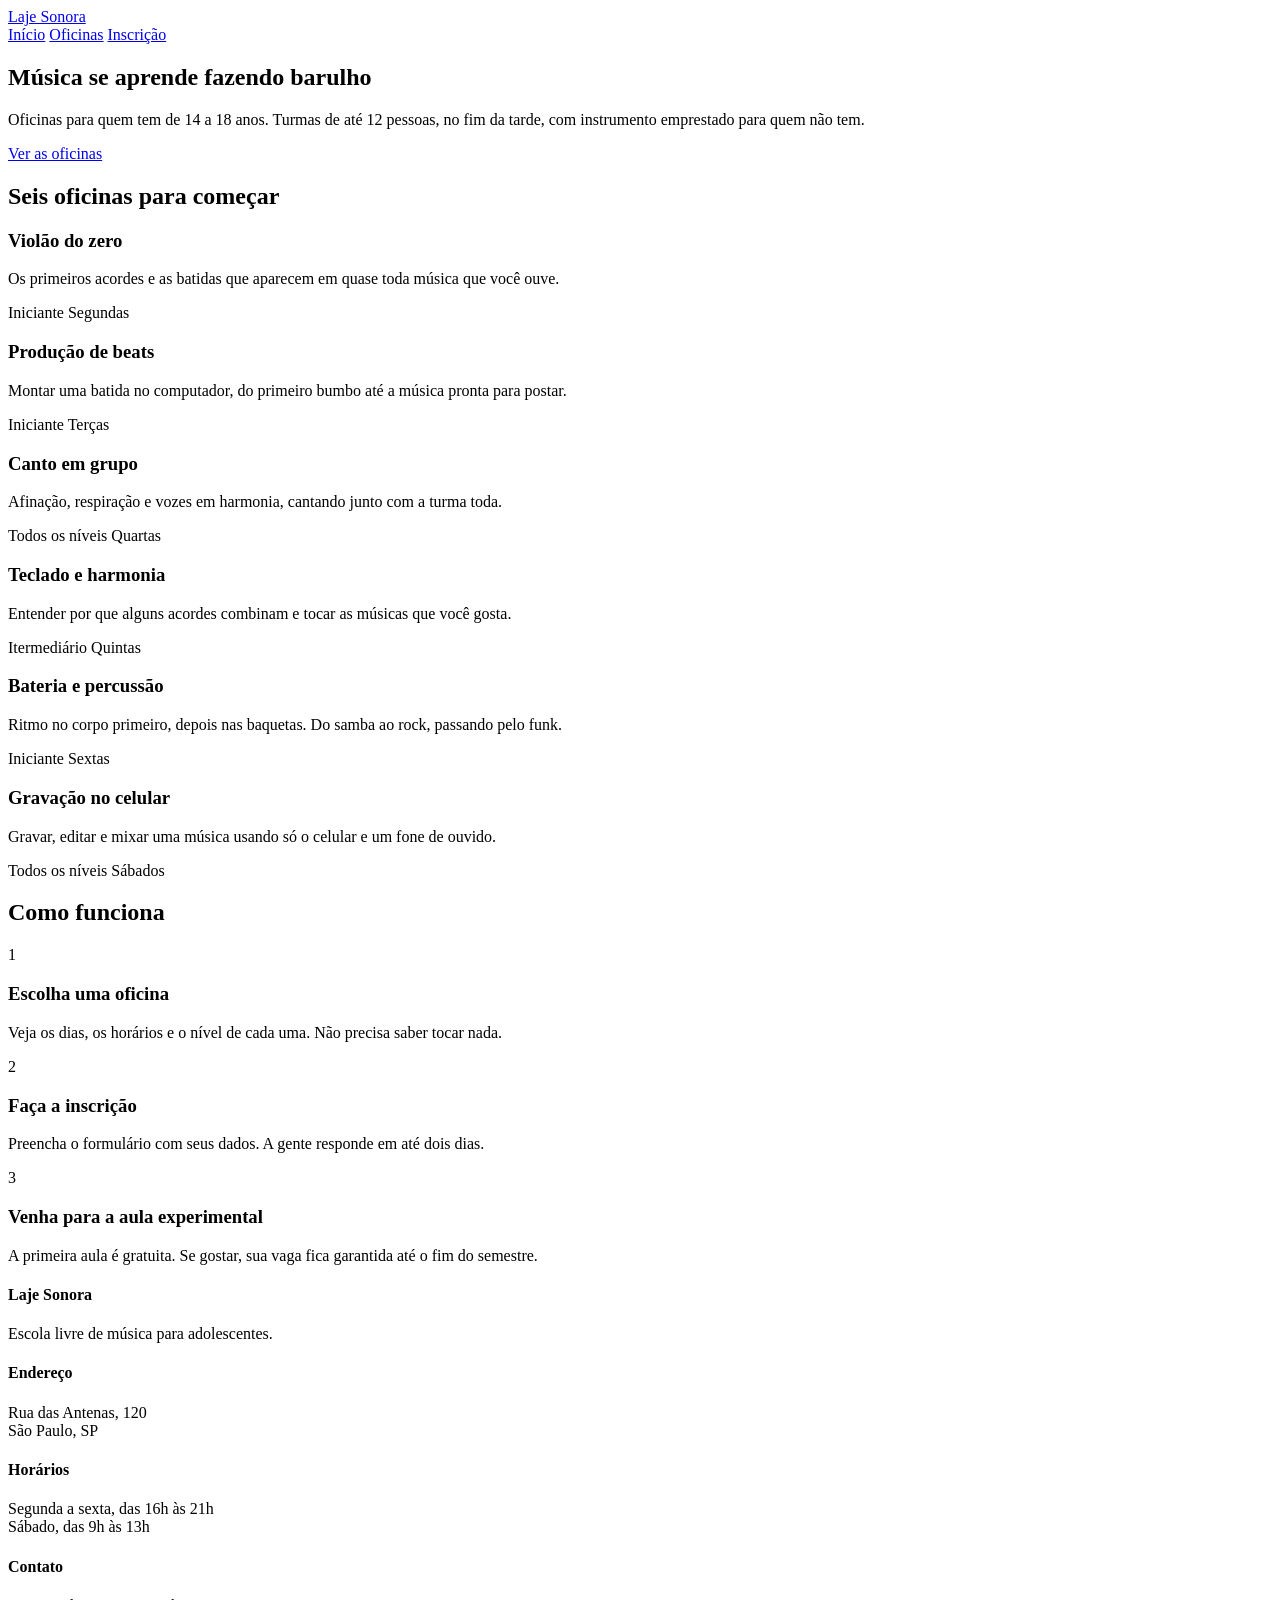
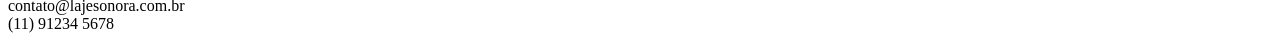
==== index.html @ e187b12a "Initial commit" ====
<!DOCTYPE html>
<html lang="pt-BR">
<head>
    <meta charset="UTF-8">
    <meta name="viewport" content="width=device-width, initial-scale=1.0">
    <link rel="stylesheet" href="index.css">
    <title>Laje Sonora | início</title>
    <link rel="preconnect" href="https://fonts.googleapis.com">
<link rel="preconnect" href="https://fonts.gstatic.com" crossorigin>
<link href="https://fonts.googleapis.com/css2?family=Archivo:ital,wght@0,100..900;1,100..900&family=Big+Shoulders:opsz,wght@10..72,100..900&display=swap" rel="stylesheet">
</head>
<body>
    <header class="conteudo topo">
        <a href="index.html" class="logo">Laje Sonora</a>
        <nav class="menu">
            <a class="atual" href="index.html">Início</a>
            <a href="oficinas.html">Oficinas</a>
            <a href="inscricao.html">Inscrição</a>
        </nav>
        <main>
            <section class="conteudo cartazes">
                <div class="cartaz cartaz-principal">
                    <h1>Música se aprende fazendo barulho</h1>
                </div>
                <div class="cartaz cartaz-lateral">
                    <p>Oficinas para quem tem de 14 a 18 anos. Turmas de até 12 pessoas, no fim da tarde, com instrumento emprestado para quem não tem.</p>
                    <a href="oficinas.html" class="botao">
                        <p>Ver as oficinas</p>
                    </a>
                </div>
            </section>
            <section class="conteudo secao">
                <h2 class="titulo-secao">Seis oficinas para começar</h2>
                <div class="cards">
                    <article class="card">
                        <div class="foto-azul"></div>
                        <div class="card-texto">
                            <h3>Violão do zero</h3>
                            <p>Os primeiros acordes e as batidas que aparecem em quase toda música que você ouve.</p>
                            <div class="card-info">
                                <span>Iniciante</span>
                                <span>Segundas</span>
                            </div>
                        </div>
                    </article>
                    <article class="card">
                        <div class="foto-amarela"></div>
                        <div class="card-texto">
                            <h3>Produção de beats</h3>
                            <p>Montar uma batida no computador, do primeiro bumbo até a música pronta para postar.</p>
                            <div class="card-info">
                                <span>Iniciante</span>
                                <span>Terças</span>
                            </div>
                            
                        </div>
                    </article>
                    <article class="card">
                        <div class="foto-tinta"></div>
                        <div class="card-texto">
                            <h3>Canto em grupo</h3>
                            <p>Afinação, respiração e vozes em harmonia, cantando junto com a turma toda.</p>
                            <div class="card-info">
                                <span>Todos os níveis</span>
                                <span>Quartas</span>
                            </div>
                            
                        </div>
                    </article>
                    <article class="card">
                        <div class="foto"></div>
                        <div class="card-texto">
                            <h3>Teclado e harmonia</h3>
                            <p>Entender por que alguns acordes combinam e tocar as músicas que você gosta.</p>
                            <div class="card-info">
                                <span>Itermediário</span>
                                <span>Quintas</span>
                            </div>
                            
                        </div>
                    </article>
                    <article class="card">
                        <div class="foto-azul"></div>
                        <div class="card-texto">
                            <h3>Bateria e percussão</h3>
                            <p>Ritmo no corpo primeiro, depois nas baquetas. Do samba ao rock, passando pelo funk.</p>
                            <div class="card-info">
                                <span>Iniciante</span>
                                <span>Sextas</span>
                            </div>
                            
                        </div>
                    </article>
                    <article class="card">
                        <div class="foto-amarela"></div>
                        <div class="card-texto">
                            <h3>Gravação no celular</h3>
                            <p>Gravar, editar e mixar uma música usando só o celular e um fone de ouvido.</p>
                            <div class="card-info">
                                <span>Todos os níveis</span>
                                <span>Sábados</span>
                            </div>
                            
                        </div>
                    </article>
                </div>
            </section>
            <section class="conteudo secao">
                <h2 class="titulo-secao">Como funciona</h2>
                <div class="passos">
                    <div class="passo">
                        <p class="passo-numero">1</p>
                        <h3>Escolha uma oficina</h3>
                        <p>Veja os dias, os horários e o nível de cada uma. Não precisa saber tocar nada.</p>
                    </div>
                    <div class="passo">
                        <p class="passo-numero">2</p>
                        <h3>Faça a inscrição</h3>
                        <p>Preencha o formulário com seus dados. A gente responde em até dois dias.</p>
                    </div>
                    <div class="passo">
                        <p class="passo-numero">3</p>
                        <h3>Venha para a aula experimental</h3>
                        <p>A primeira aula é gratuita. Se gostar, sua vaga fica garantida até o fim do semestre.</p>
                    </div>
                </div>
            </section>
        </main>
        <footer class="rodape">
            <div class="conteudo rodape-colunas">
                <div class="rodape-coluna">
                    <h4>Laje Sonora</h4>
                    <p>Escola livre de música para adolescentes.</p>
                </div>
                <div class="rodape-coluna">
                    <h4>Endereço</h4>
                    <p>Rua das Antenas, 120 <br>São Paulo, SP</p>
                </div>
                <div class="rodape-coluna">
                    <h4>Horários</h4>
                    <p>Segunda a sexta, das 16h às 21h <br>Sábado, das 9h às 13h</p>
                </div>
                <div class="rodape-coluna">
                    <h4>Contato</h4>
                    <p>contato@lajesonora.com.br <br>(11) 91234 5678</p>
                </div>
            </div>
        </footer>
    </header>
</body>
</html>
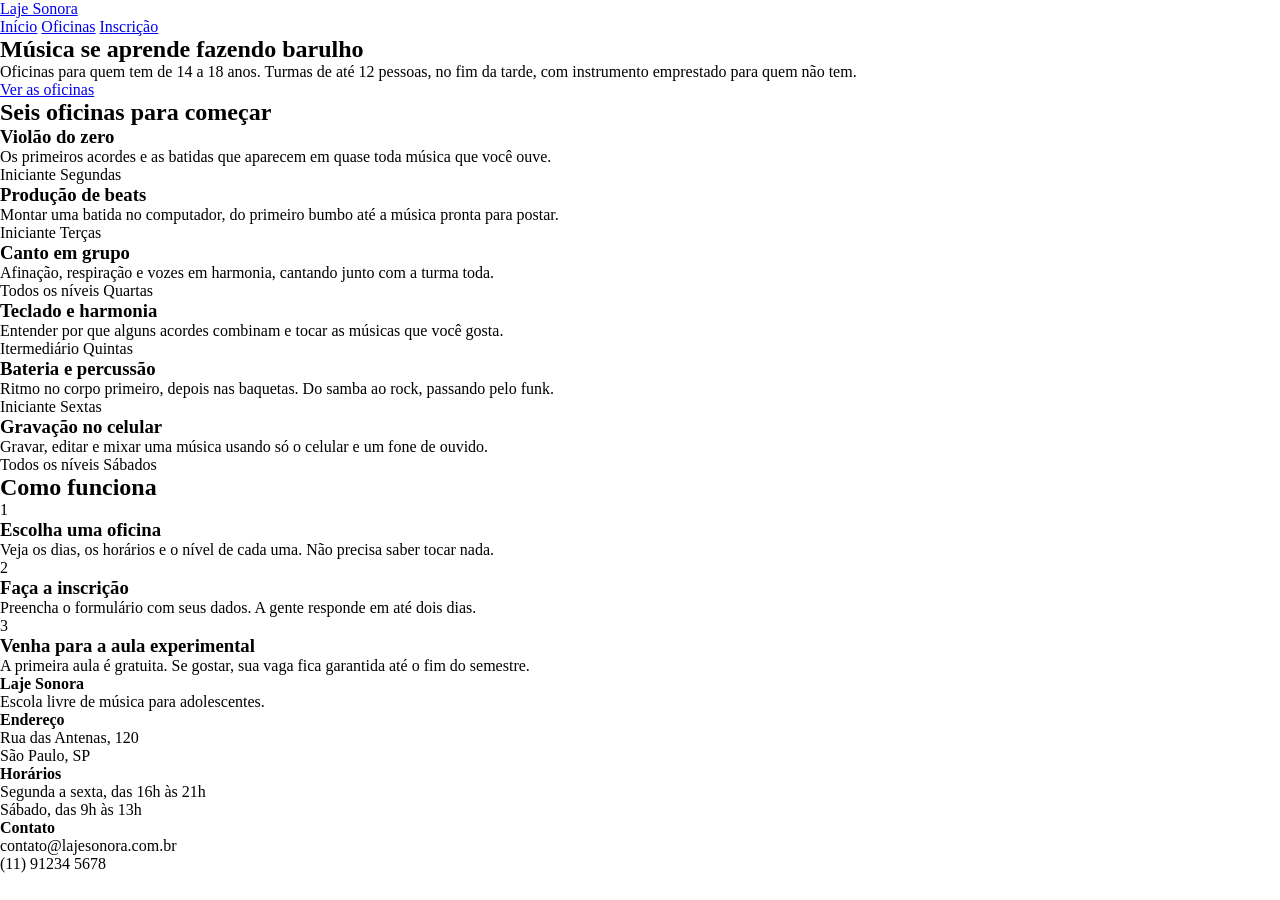
==== commit 8e5073a9: "começo do css" ====
--- a/index.html
+++ b/index.html
@@ -33,7 +33,7 @@
                 <h2 class="titulo-secao">Seis oficinas para começar</h2>
                 <div class="cards">
                     <article class="card">
-                        <div class="foto-azul"></div>
+                        <div class="foto foto-azul"></div>
                         <div class="card-texto">
                             <h3>Violão do zero</h3>
                             <p>Os primeiros acordes e as batidas que aparecem em quase toda música que você ouve.</p>
@@ -44,7 +44,7 @@
                         </div>
                     </article>
                     <article class="card">
-                        <div class="foto-amarela"></div>
+                        <div class="foto foto-amarela"></div>
                         <div class="card-texto">
                             <h3>Produção de beats</h3>
                             <p>Montar uma batida no computador, do primeiro bumbo até a música pronta para postar.</p>
@@ -56,7 +56,7 @@
                         </div>
                     </article>
                     <article class="card">
-                        <div class="foto-tinta"></div>
+                        <div class="foto foto-tinta"></div>
                         <div class="card-texto">
                             <h3>Canto em grupo</h3>
                             <p>Afinação, respiração e vozes em harmonia, cantando junto com a turma toda.</p>
@@ -80,7 +80,7 @@
                         </div>
                     </article>
                     <article class="card">
-                        <div class="foto-azul"></div>
+                        <div class="foto foto-azul"></div>
                         <div class="card-texto">
                             <h3>Bateria e percussão</h3>
                             <p>Ritmo no corpo primeiro, depois nas baquetas. Do samba ao rock, passando pelo funk.</p>
@@ -92,7 +92,7 @@
                         </div>
                     </article>
                     <article class="card">
-                        <div class="foto-amarela"></div>
+                        <div class="foto foto-amarela"></div>
                         <div class="card-texto">
                             <h3>Gravação no celular</h3>
                             <p>Gravar, editar e mixar uma música usando só o celular e um fone de ouvido.</p>
--- a/index.css
+++ b/index.css
@@ -0,0 +1,15 @@
+* {
+    margin: 0;
+    padding: 0;
+    box-sizing: border-box;
+}
+:root{
+    --concreto :#E2DFD8;
+    --concreto-escuro :#CBC7BE;
+    --tinta :#0F1E3D;
+    --caixa-dagua :#1F5FBF;
+    --fita :#F3C623;
+    --branco :#FFFFFF;
+    --fonte-cartaz :"Big Shoulders", "Arial Narrow", sans-serif;
+    --fonte-texto :"Archivo", Arial, sans-serif;
+}
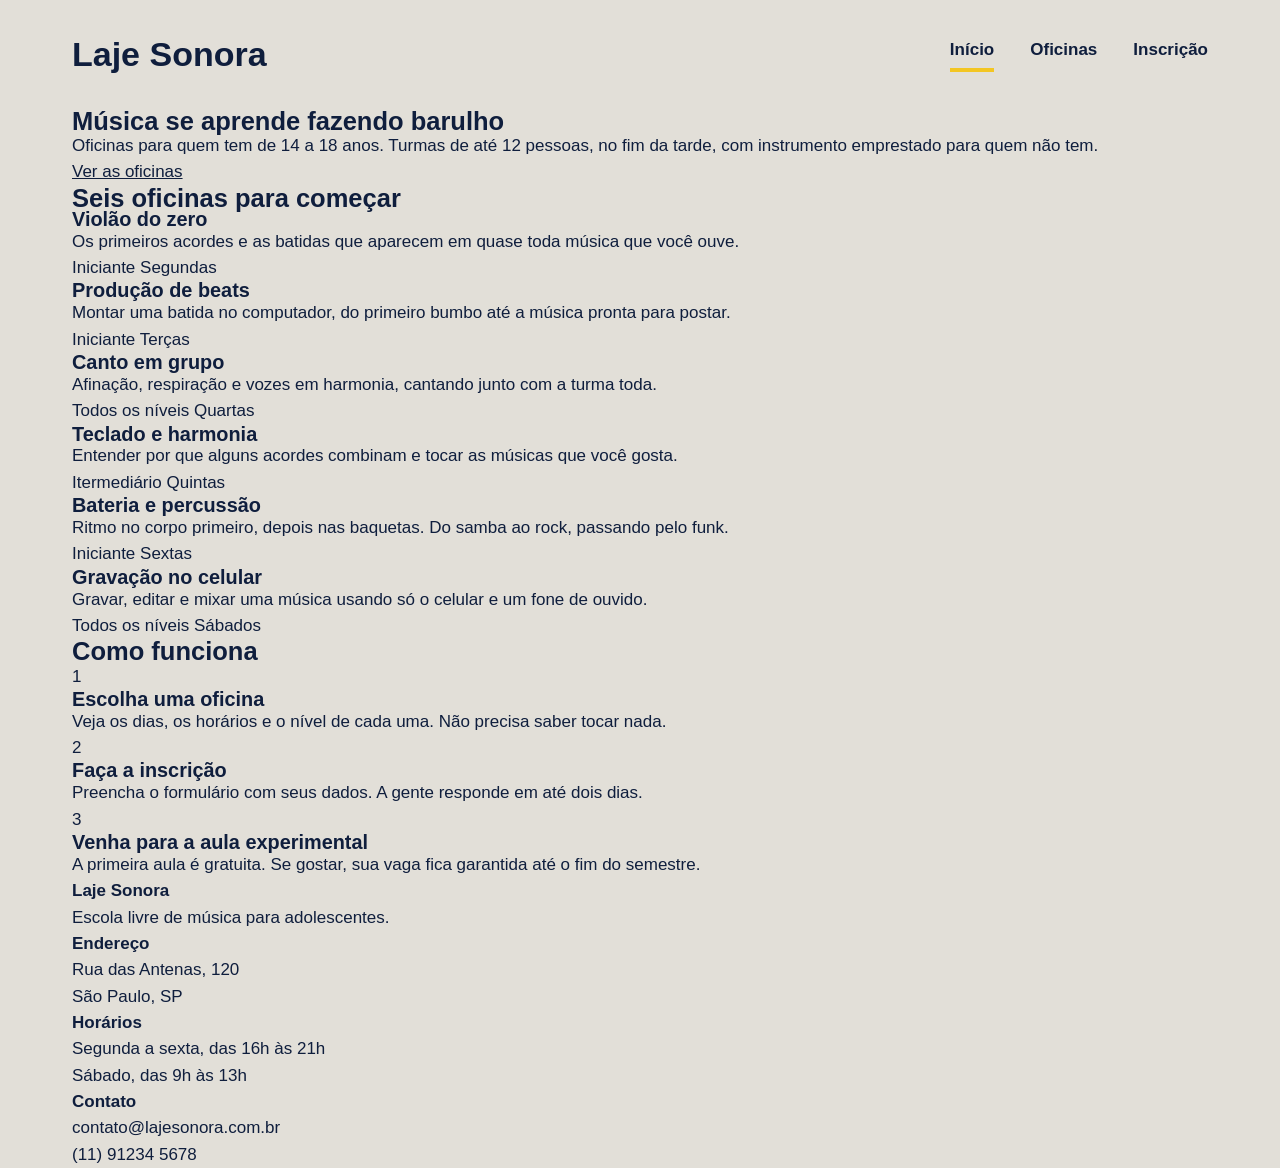
==== commit 1829b4ac: "Topo com flex" ====
--- a/index.html
+++ b/index.html
@@ -17,135 +17,136 @@
             <a href="oficinas.html">Oficinas</a>
             <a href="inscricao.html">Inscrição</a>
         </nav>
-        <main>
-            <section class="conteudo cartazes">
-                <div class="cartaz cartaz-principal">
-                    <h1>Música se aprende fazendo barulho</h1>
+    </header>
+
+    <main>
+        <section class="conteudo cartazes">
+            <div class="cartaz cartaz-principal">
+                <h1>Música se aprende fazendo barulho</h1>
+            </div>
+            <div class="cartaz cartaz-lateral">
+                <p>Oficinas para quem tem de 14 a 18 anos. Turmas de até 12 pessoas, no fim da tarde, com instrumento emprestado para quem não tem.</p>
+                <a href="oficinas.html" class="botao">
+                    <p>Ver as oficinas</p>
+                </a>
+            </div>
+        </section>
+        <section class="conteudo secao">
+            <h2 class="titulo-secao">Seis oficinas para começar</h2>
+            <div class="cards">
+                <article class="card">
+                    <div class="foto foto-azul"></div>
+                    <div class="card-texto">
+                        <h3>Violão do zero</h3>
+                        <p>Os primeiros acordes e as batidas que aparecem em quase toda música que você ouve.</p>
+                        <div class="card-info">
+                            <span>Iniciante</span>
+                            <span>Segundas</span>
+                        </div>
+                    </div>
+                </article>
+                <article class="card">
+                    <div class="foto foto-amarela"></div>
+                    <div class="card-texto">
+                        <h3>Produção de beats</h3>
+                        <p>Montar uma batida no computador, do primeiro bumbo até a música pronta para postar.</p>
+                        <div class="card-info">
+                            <span>Iniciante</span>
+                            <span>Terças</span>
+                        </div>
+                        
+                    </div>
+                </article>
+                <article class="card">
+                    <div class="foto foto-tinta"></div>
+                    <div class="card-texto">
+                        <h3>Canto em grupo</h3>
+                        <p>Afinação, respiração e vozes em harmonia, cantando junto com a turma toda.</p>
+                        <div class="card-info">
+                            <span>Todos os níveis</span>
+                            <span>Quartas</span>
+                        </div>
+                        
+                    </div>
+                </article>
+                <article class="card">
+                    <div class="foto"></div>
+                    <div class="card-texto">
+                        <h3>Teclado e harmonia</h3>
+                        <p>Entender por que alguns acordes combinam e tocar as músicas que você gosta.</p>
+                        <div class="card-info">
+                            <span>Itermediário</span>
+                            <span>Quintas</span>
+                        </div>
+                        
+                    </div>
+                </article>
+                <article class="card">
+                    <div class="foto foto-azul"></div>
+                    <div class="card-texto">
+                        <h3>Bateria e percussão</h3>
+                        <p>Ritmo no corpo primeiro, depois nas baquetas. Do samba ao rock, passando pelo funk.</p>
+                        <div class="card-info">
+                            <span>Iniciante</span>
+                            <span>Sextas</span>
+                        </div>
+                        
+                    </div>
+                </article>
+                <article class="card">
+                    <div class="foto foto-amarela"></div>
+                    <div class="card-texto">
+                        <h3>Gravação no celular</h3>
+                        <p>Gravar, editar e mixar uma música usando só o celular e um fone de ouvido.</p>
+                        <div class="card-info">
+                            <span>Todos os níveis</span>
+                            <span>Sábados</span>
+                        </div>
+                        
+                    </div>
+                </article>
+            </div>
+        </section>
+        <section class="conteudo secao">
+            <h2 class="titulo-secao">Como funciona</h2>
+            <div class="passos">
+                <div class="passo">
+                    <p class="passo-numero">1</p>
+                    <h3>Escolha uma oficina</h3>
+                    <p>Veja os dias, os horários e o nível de cada uma. Não precisa saber tocar nada.</p>
                 </div>
-                <div class="cartaz cartaz-lateral">
-                    <p>Oficinas para quem tem de 14 a 18 anos. Turmas de até 12 pessoas, no fim da tarde, com instrumento emprestado para quem não tem.</p>
-                    <a href="oficinas.html" class="botao">
-                        <p>Ver as oficinas</p>
-                    </a>
+                <div class="passo">
+                    <p class="passo-numero">2</p>
+                    <h3>Faça a inscrição</h3>
+                    <p>Preencha o formulário com seus dados. A gente responde em até dois dias.</p>
                 </div>
-            </section>
-            <section class="conteudo secao">
-                <h2 class="titulo-secao">Seis oficinas para começar</h2>
-                <div class="cards">
-                    <article class="card">
-                        <div class="foto foto-azul"></div>
-                        <div class="card-texto">
-                            <h3>Violão do zero</h3>
-                            <p>Os primeiros acordes e as batidas que aparecem em quase toda música que você ouve.</p>
-                            <div class="card-info">
-                                <span>Iniciante</span>
-                                <span>Segundas</span>
-                            </div>
-                        </div>
-                    </article>
-                    <article class="card">
-                        <div class="foto foto-amarela"></div>
-                        <div class="card-texto">
-                            <h3>Produção de beats</h3>
-                            <p>Montar uma batida no computador, do primeiro bumbo até a música pronta para postar.</p>
-                            <div class="card-info">
-                                <span>Iniciante</span>
-                                <span>Terças</span>
-                            </div>
-                            
-                        </div>
-                    </article>
-                    <article class="card">
-                        <div class="foto foto-tinta"></div>
-                        <div class="card-texto">
-                            <h3>Canto em grupo</h3>
-                            <p>Afinação, respiração e vozes em harmonia, cantando junto com a turma toda.</p>
-                            <div class="card-info">
-                                <span>Todos os níveis</span>
-                                <span>Quartas</span>
-                            </div>
-                            
-                        </div>
-                    </article>
-                    <article class="card">
-                        <div class="foto"></div>
-                        <div class="card-texto">
-                            <h3>Teclado e harmonia</h3>
-                            <p>Entender por que alguns acordes combinam e tocar as músicas que você gosta.</p>
-                            <div class="card-info">
-                                <span>Itermediário</span>
-                                <span>Quintas</span>
-                            </div>
-                            
-                        </div>
-                    </article>
-                    <article class="card">
-                        <div class="foto foto-azul"></div>
-                        <div class="card-texto">
-                            <h3>Bateria e percussão</h3>
-                            <p>Ritmo no corpo primeiro, depois nas baquetas. Do samba ao rock, passando pelo funk.</p>
-                            <div class="card-info">
-                                <span>Iniciante</span>
-                                <span>Sextas</span>
-                            </div>
-                            
-                        </div>
-                    </article>
-                    <article class="card">
-                        <div class="foto foto-amarela"></div>
-                        <div class="card-texto">
-                            <h3>Gravação no celular</h3>
-                            <p>Gravar, editar e mixar uma música usando só o celular e um fone de ouvido.</p>
-                            <div class="card-info">
-                                <span>Todos os níveis</span>
-                                <span>Sábados</span>
-                            </div>
-                            
-                        </div>
-                    </article>
-                </div>
-            </section>
-            <section class="conteudo secao">
-                <h2 class="titulo-secao">Como funciona</h2>
-                <div class="passos">
-                    <div class="passo">
-                        <p class="passo-numero">1</p>
-                        <h3>Escolha uma oficina</h3>
-                        <p>Veja os dias, os horários e o nível de cada uma. Não precisa saber tocar nada.</p>
-                    </div>
-                    <div class="passo">
-                        <p class="passo-numero">2</p>
-                        <h3>Faça a inscrição</h3>
-                        <p>Preencha o formulário com seus dados. A gente responde em até dois dias.</p>
-                    </div>
-                    <div class="passo">
-                        <p class="passo-numero">3</p>
-                        <h3>Venha para a aula experimental</h3>
-                        <p>A primeira aula é gratuita. Se gostar, sua vaga fica garantida até o fim do semestre.</p>
-                    </div>
-                </div>
-            </section>
-        </main>
-        <footer class="rodape">
-            <div class="conteudo rodape-colunas">
-                <div class="rodape-coluna">
-                    <h4>Laje Sonora</h4>
-                    <p>Escola livre de música para adolescentes.</p>
-                </div>
-                <div class="rodape-coluna">
-                    <h4>Endereço</h4>
-                    <p>Rua das Antenas, 120 <br>São Paulo, SP</p>
-                </div>
-                <div class="rodape-coluna">
-                    <h4>Horários</h4>
-                    <p>Segunda a sexta, das 16h às 21h <br>Sábado, das 9h às 13h</p>
-                </div>
-                <div class="rodape-coluna">
-                    <h4>Contato</h4>
-                    <p>contato@lajesonora.com.br <br>(11) 91234 5678</p>
+                <div class="passo">
+                    <p class="passo-numero">3</p>
+                    <h3>Venha para a aula experimental</h3>
+                    <p>A primeira aula é gratuita. Se gostar, sua vaga fica garantida até o fim do semestre.</p>
                 </div>
             </div>
-        </footer>
-    </header>
+        </section>
+    </main>
+    <footer class="rodape">
+        <div class="conteudo rodape-colunas">
+            <div class="rodape-coluna">
+                <h4>Laje Sonora</h4>
+                <p>Escola livre de música para adolescentes.</p>
+            </div>
+            <div class="rodape-coluna">
+                <h4>Endereço</h4>
+                <p>Rua das Antenas, 120 <br>São Paulo, SP</p>
+            </div>
+            <div class="rodape-coluna">
+                <h4>Horários</h4>
+                <p>Segunda a sexta, das 16h às 21h <br>Sábado, das 9h às 13h</p>
+            </div>
+            <div class="rodape-coluna">
+                <h4>Contato</h4>
+                <p>contato@lajesonora.com.br <br>(11) 91234 5678</p>
+            </div>
+        </div>
+    </footer>
 </body>
 </html>
--- a/index.css
+++ b/index.css
@@ -12,4 +12,53 @@
     --branco :#FFFFFF;
     --fonte-cartaz :"Big Shoulders", "Arial Narrow", sans-serif;
     --fonte-texto :"Archivo", Arial, sans-serif;
-}+}
+body{
+    background-color: var(--concreto);
+    color: var(--tinta);
+    font-family: var(--fonte-texto);
+    font-size: 17px;
+    line-height: 1.55;
+}
+a{
+    color:inherit;
+}
+h1, h2, h3{
+    font-family: var(--fonte-cartaz);
+    font-weight: 900;
+    line-height: 0.95;
+}
+.conteudo{
+    max-width: 1200px;
+    margin-inline: auto;
+    padding-inline: 32px;
+}
+.topo{
+    padding-block: 28px;
+    display: flex;
+    justify-content: space-between;
+    align-items: center;
+}
+.logo{
+    font-family: var(--fonte-cartaz);
+    font-size: 34px;
+    font-weight: 900;
+    text-decoration: none;
+}
+.menu{
+    display: flex;
+    gap: 36px;
+
+    a{
+        font-weight: 600;
+        text-decoration: none;
+        padding-bottom: 4px;
+        border-bottom: 4px solid transparent;
+    }
+    a:hover{
+        border-bottom-color: var(--tinta);
+    }
+    a.atual{
+        border-bottom-color: var(--fita);
+    }
+}
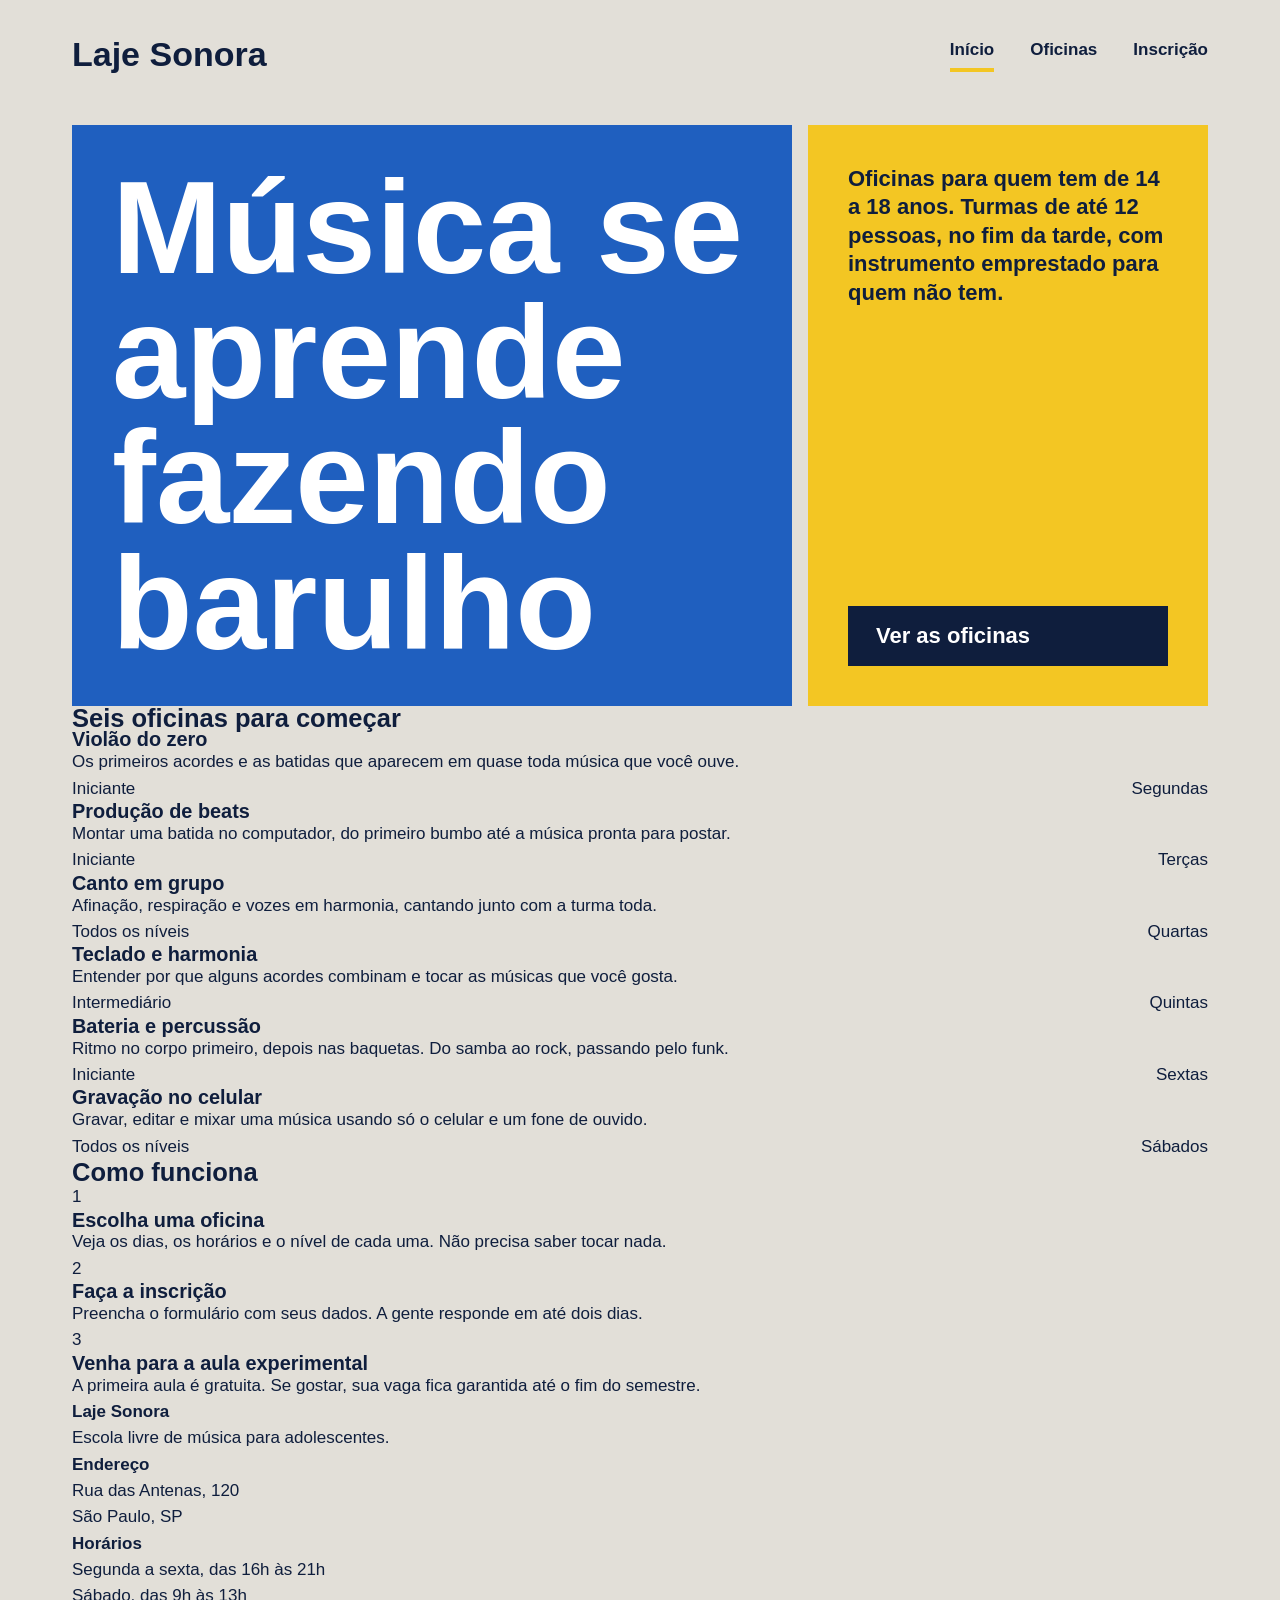
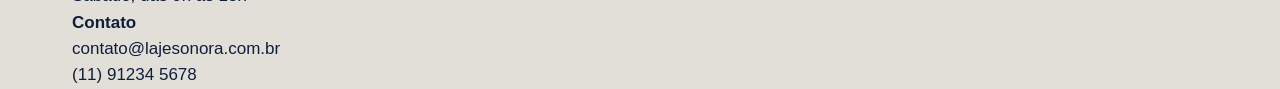
==== commit e469c4dc: "Cards das oficinas" ====
--- a/index.html
+++ b/index.html
@@ -75,7 +75,7 @@
                         <h3>Teclado e harmonia</h3>
                         <p>Entender por que alguns acordes combinam e tocar as músicas que você gosta.</p>
                         <div class="card-info">
-                            <span>Itermediário</span>
+                            <span>Intermediário</span>
                             <span>Quintas</span>
                         </div>
                         
--- a/index.css
+++ b/index.css
@@ -45,20 +45,80 @@
     font-weight: 900;
     text-decoration: none;
 }
-.menu{
+.menu {
     display: flex;
     gap: 36px;
+}
 
-    a{
-        font-weight: 600;
-        text-decoration: none;
-        padding-bottom: 4px;
-        border-bottom: 4px solid transparent;
-    }
-    a:hover{
-        border-bottom-color: var(--tinta);
-    }
-    a.atual{
-        border-bottom-color: var(--fita);
-    }
+.menu a {
+    font-weight: 600;
+    text-decoration: none;
+    padding-bottom: 4px;
+    border-bottom: 4px solid transparent;
 }
+
+.menu a:hover {
+    border-bottom-color: var(--tinta);
+}
+
+.menu a.atual {
+    border-bottom-color: var(--fita);
+}
+
+.cartazes{
+    margin-top: 16px;
+    display: flex;
+    gap: 16px;
+}
+
+.cartaz{
+    padding: 40px;
+}
+
+.cartaz-principal{
+background-color: var(--caixa-dagua);
+color: var(--branco);
+flex: 2;
+}
+
+.cartaz-principal h1{
+    font-size: 132px;
+    max-width: 9ch;
+}
+
+.cartaz-lateral{
+    background-color: var(--fita);
+    flex: 1;
+    display: flex;
+    flex-direction: column;
+    justify-content: space-between;
+    gap: 32px;
+}
+
+.cartaz-lateral p{
+    font-size: 22px;
+    font-weight: 600;
+    line-height: 1.3;
+    align-items: flex-start;
+}
+
+.botao{
+    background-color: var(--tinta);
+    color: var(--branco);
+    font-size: 700;
+    text-decoration: none;
+    padding: 16px 28px;
+    border: none;
+    font-family: var(--fonte-texto);
+    cursor: pointer;
+}
+
+.botao:hover{
+    background-color: var(--caixa-dagua);
+}
+.card-info{
+     display: flex;
+    justify-content: space-between;
+    align-items: center;
+    width: 100%;
+}
